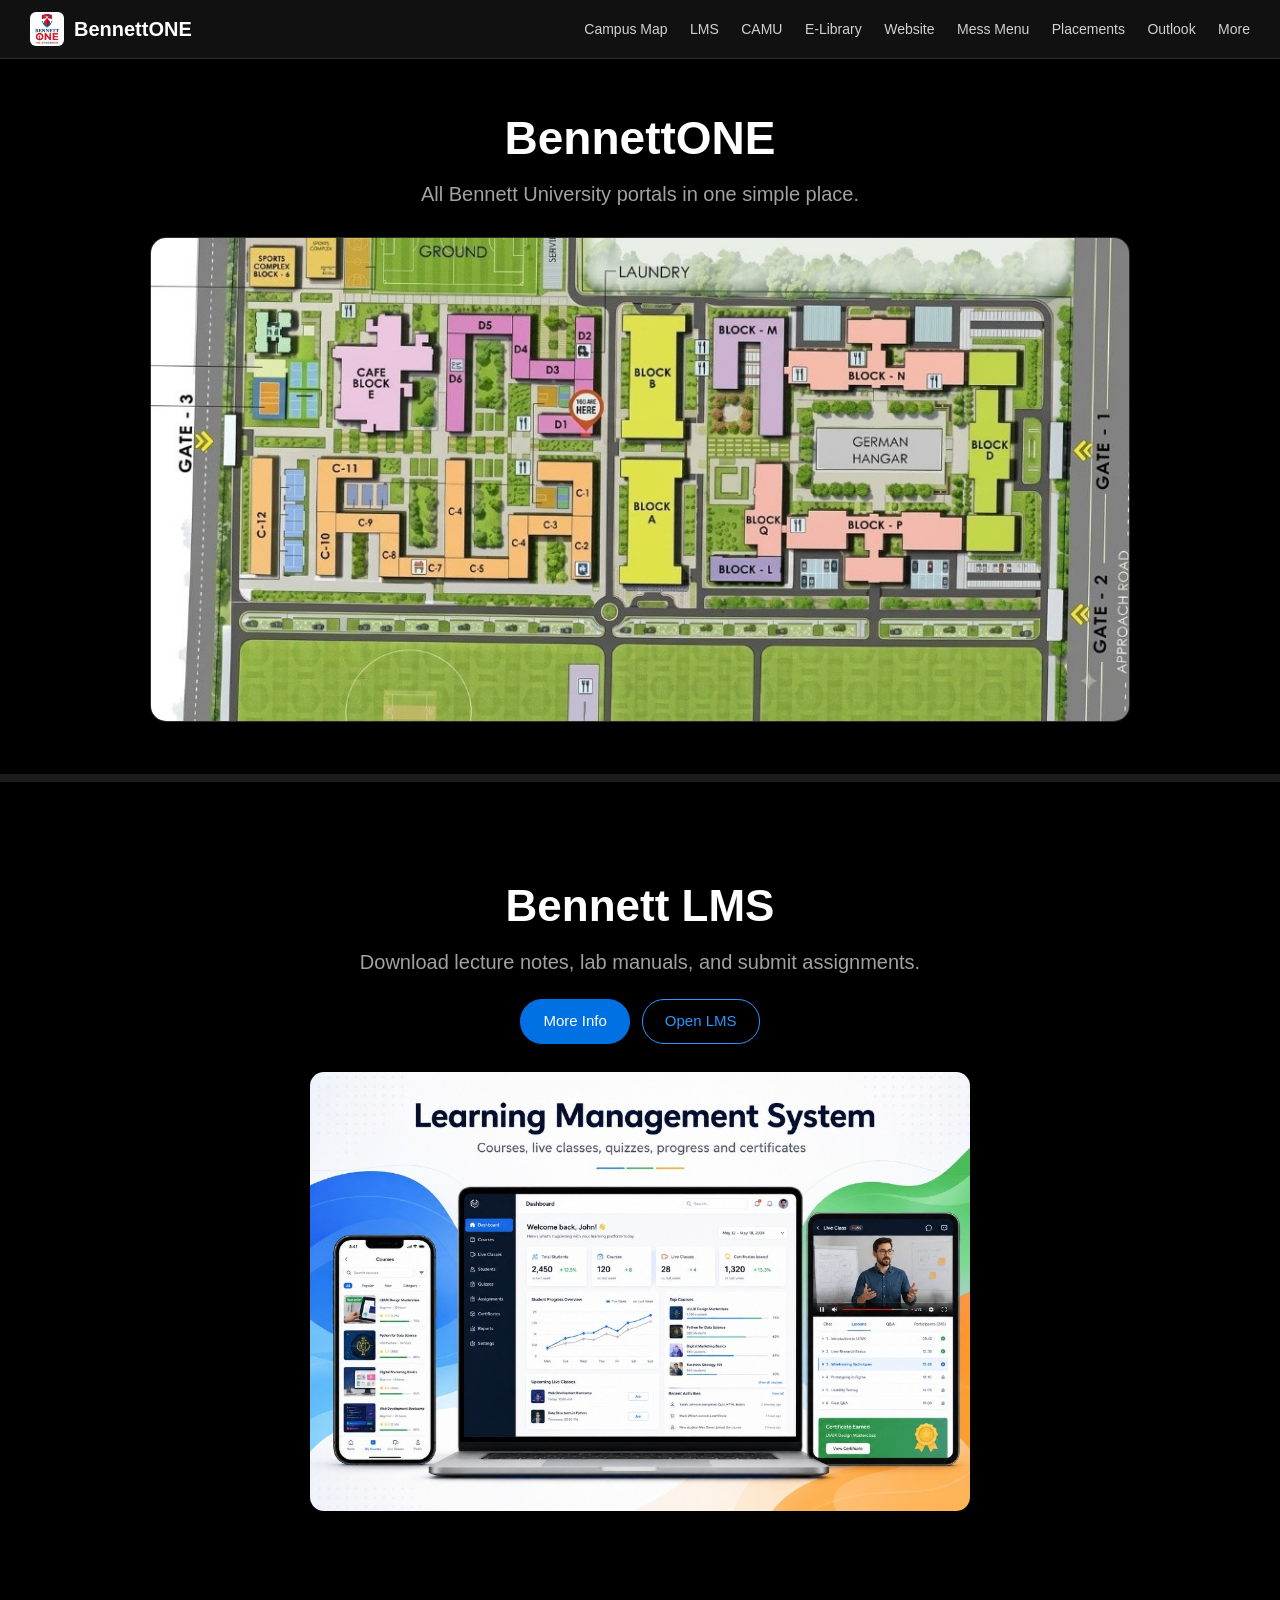
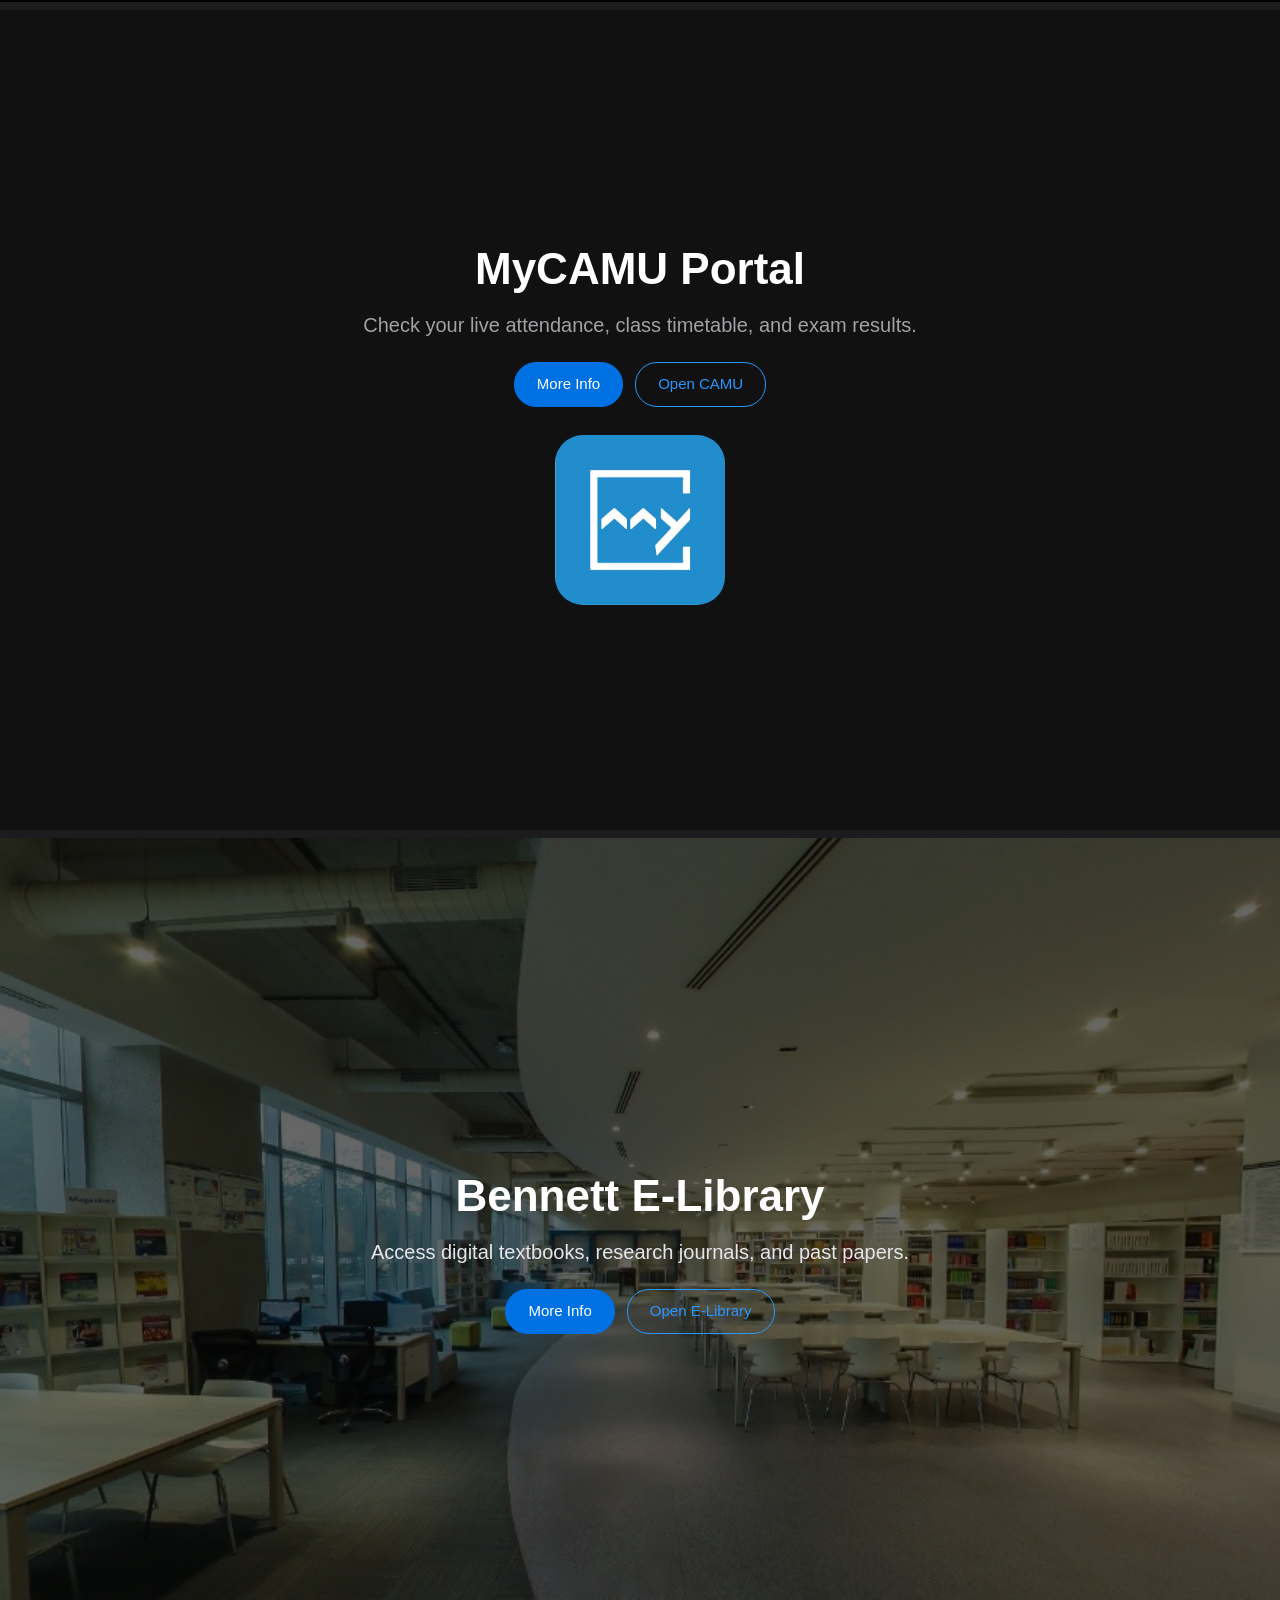
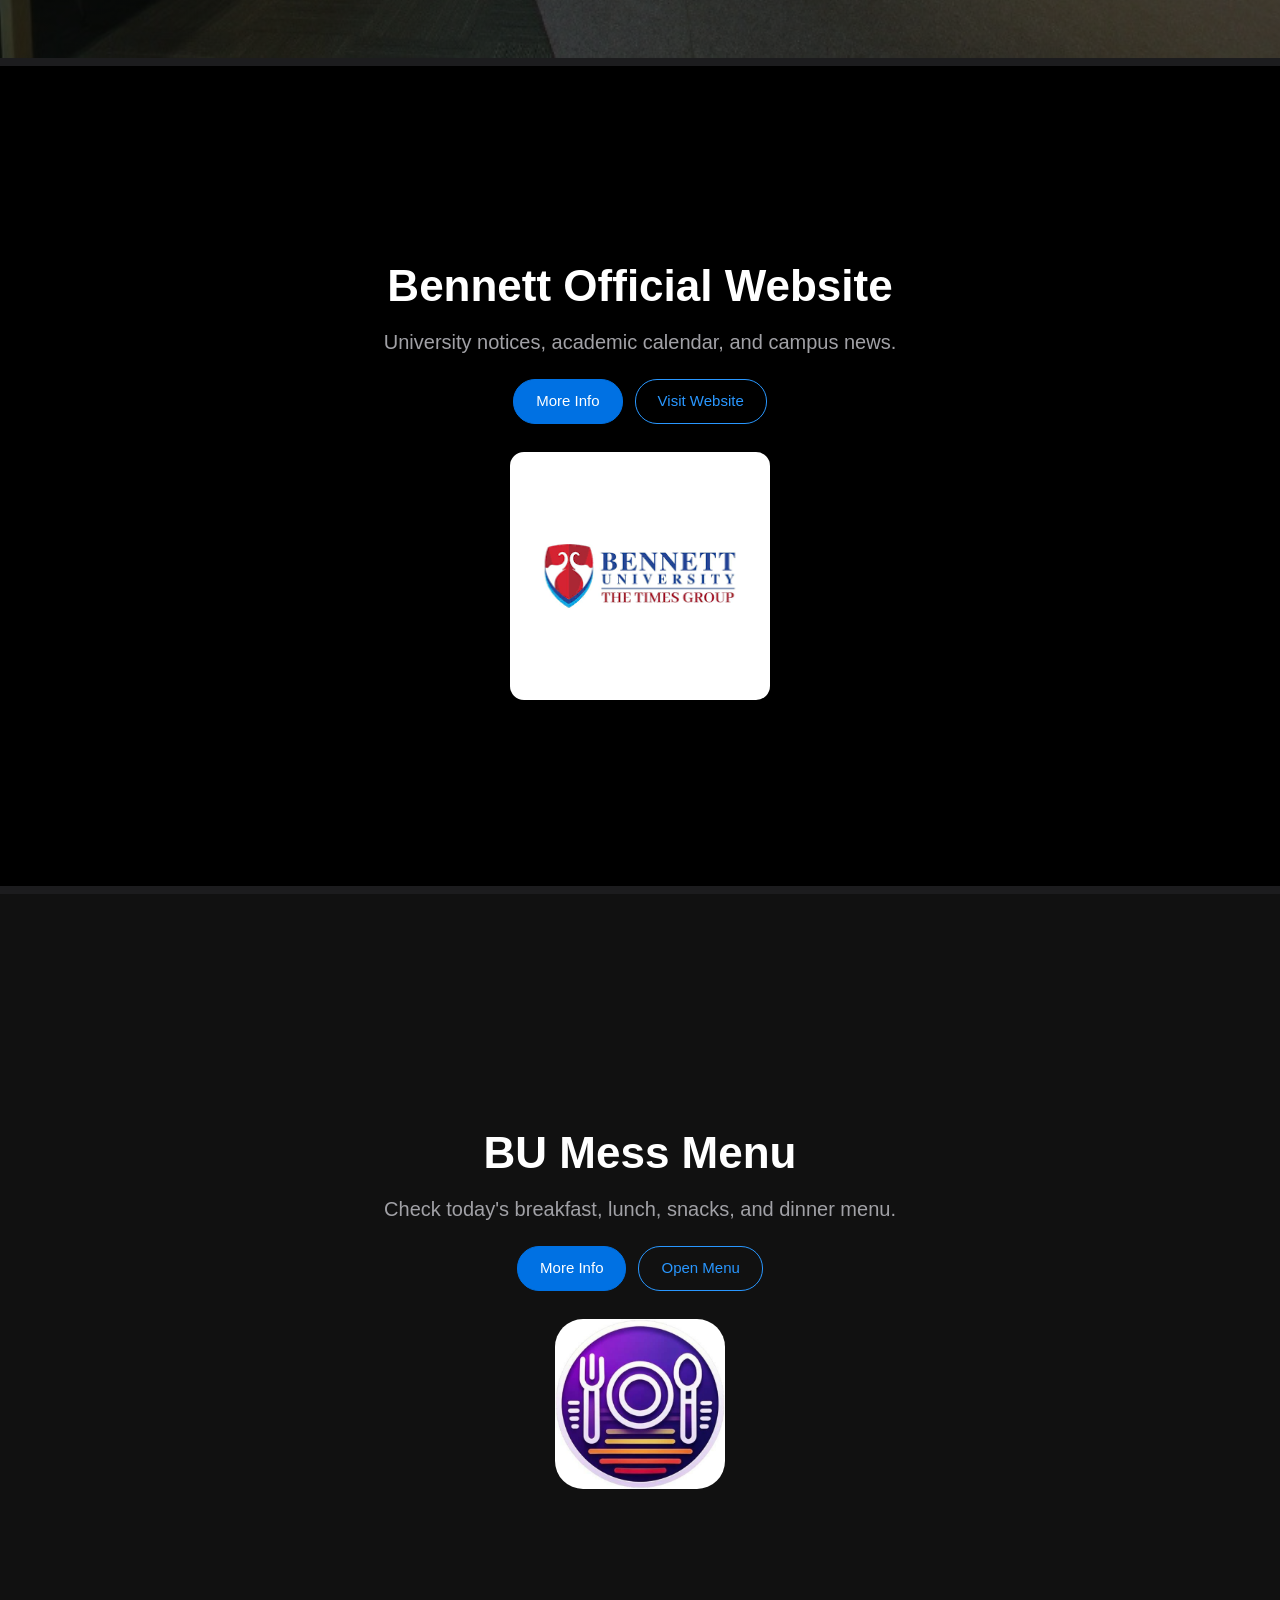
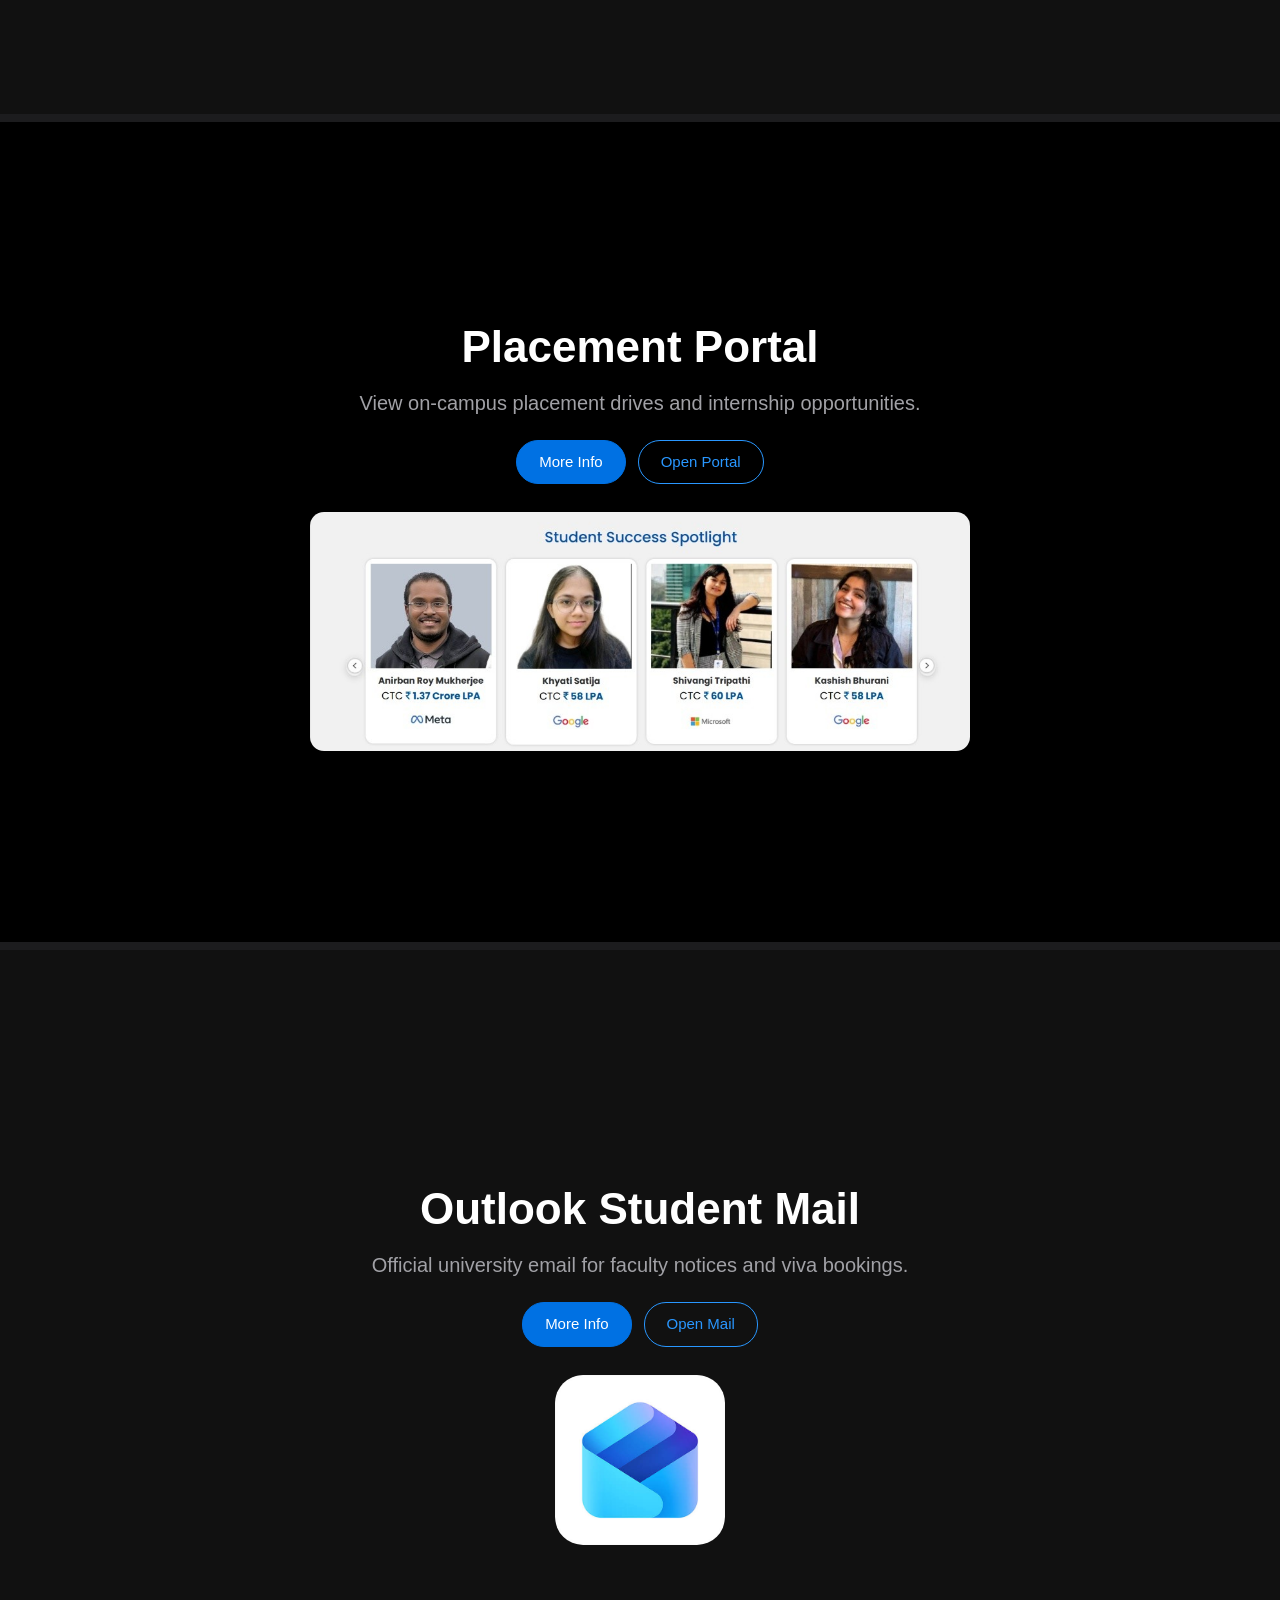
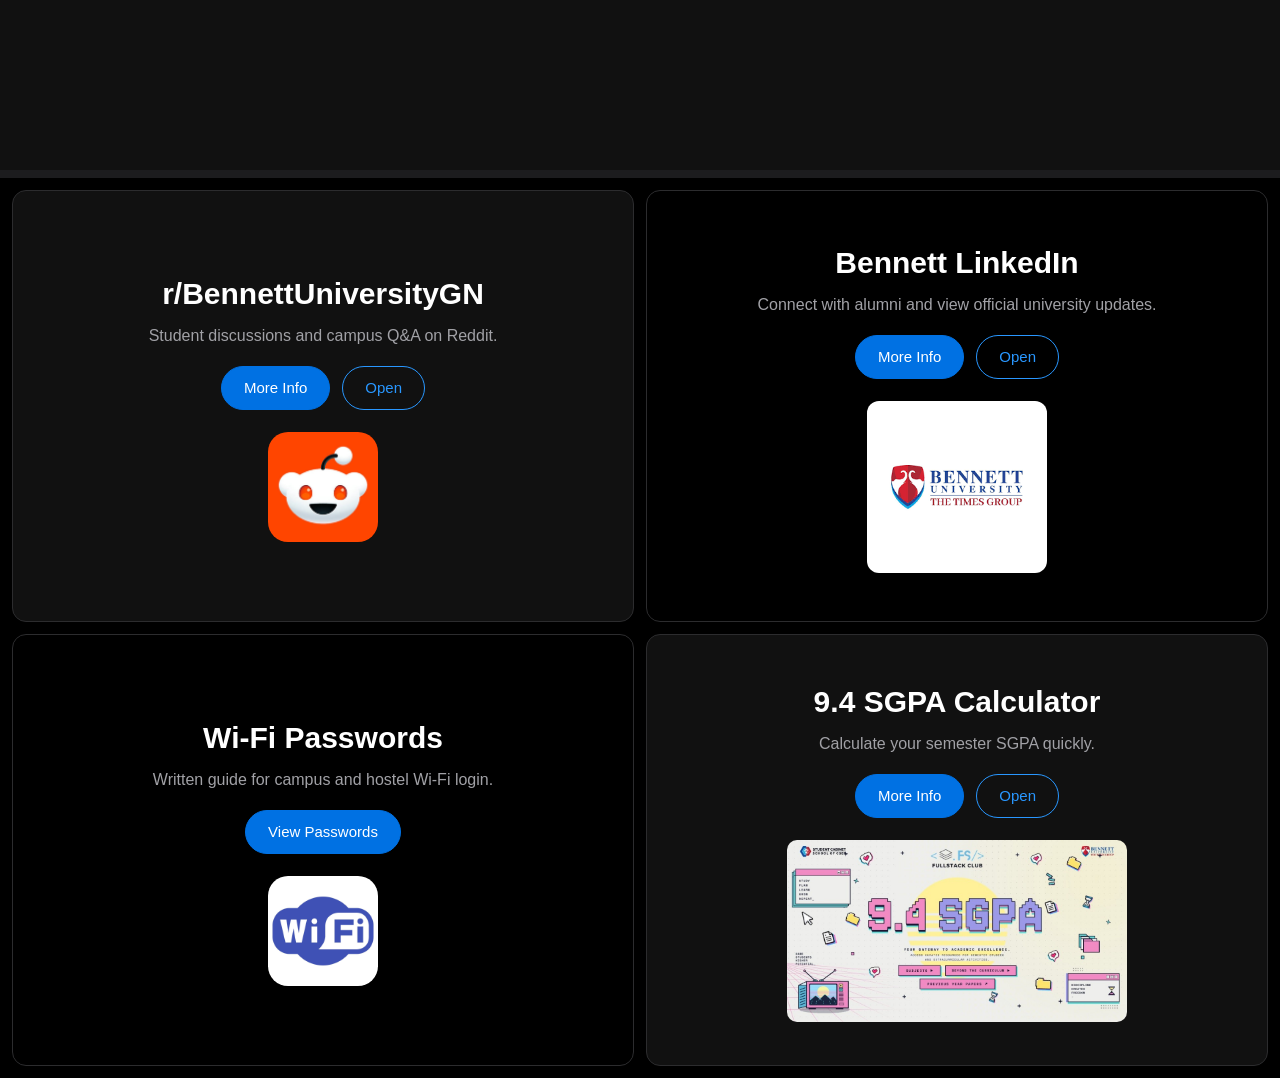
==== index.html @ 2c87f46b "Add BennettONE web development mini-project" ====
<!DOCTYPE html>
<html lang="en">
<head>
  <meta charset="UTF-8">
  <meta name="viewport" content="width=device-width, initial-scale=1.0">
  <title>BennettONE</title>
  <link rel="stylesheet" href="css/style.css">
</head>
<body>

  <!-- Top Navigation Bar -->
  <header class="navbar">
    <a href="index.html" class="logo">
      <img src="assets/images/bennettone-logo.png" alt="BennettONE Logo" class="nav-logo-img">
      <span>BennettONE</span>
    </a>
    <nav>
      <a href="#map">Campus Map</a>
      <a href="#lms">LMS</a>
      <a href="#camu">CAMU</a>
      <a href="#elibrary">E-Library</a>
      <a href="#website">Website</a>
      <a href="#mess">Mess Menu</a>
      <a href="#placement">Placements</a>
      <a href="#outlook">Outlook</a>
      <a href="#more">More</a>
    </nav>
  </header>

  <main>
    <!-- Campus Map Hero at Top -->
    <section id="map" class="map-section">
      <h1>BennettONE</h1>
      <p>All Bennett University portals in one simple place.</p>
      <img src="assets/images/campus-map.jpg" alt="Bennett University Campus Map" class="campus-map">
    </section>

    <!-- Full-Screen Hero Sections for Main Portals -->
    <section id="lms" class="hero-box dark-bg">
      <h2>Bennett LMS</h2>
      <p>Download lecture notes, lab manuals, and submit assignments.</p>
      <div class="btn-group">
        <a href="lms.html" class="btn blue-btn">More Info</a>
        <a href="https://lms.bennett.edu.in/my/" target="_blank" class="btn border-btn">Open LMS</a>
      </div>
      <img src="assets/images/lms.jpg" alt="Bennett LMS" class="hero-banner">
    </section>

    <section id="camu" class="hero-box charcoal-bg">
      <h2>MyCAMU Portal</h2>
      <p>Check your live attendance, class timetable, and exam results.</p>
      <div class="btn-group">
        <a href="camu.html" class="btn blue-btn">More Info</a>
        <a href="https://student.bennetterp.camu.in/v2/" target="_blank" class="btn border-btn">Open CAMU</a>
      </div>
      <img src="assets/images/camu.png" alt="MyCAMU Logo" class="hero-icon">
    </section>

    <!-- E-Library with Full-Section Spread Background Image -->
    <section id="elibrary" class="hero-box bg-elibrary">
      <h2>Bennett E-Library</h2>
      <p>Access digital textbooks, research journals, and past papers.</p>
      <div class="btn-group">
        <a href="elibrary.html" class="btn blue-btn">More Info</a>
        <a href="https://library.bennett.edu.in/" target="_blank" class="btn border-btn">Open E-Library</a>
      </div>
    </section>

    <section id="website" class="hero-box dark-bg">
      <h2>Bennett Official Website</h2>
      <p>University notices, academic calendar, and campus news.</p>
      <div class="btn-group">
        <a href="website.html" class="btn blue-btn">More Info</a>
        <a href="https://www.bennett.edu.in/" target="_blank" class="btn border-btn">Visit Website</a>
      </div>
      <img src="assets/images/bennett-logo.png" alt="Bennett University Logo" class="hero-logo">
    </section>

    <section id="mess" class="hero-box charcoal-bg">
      <h2>BU Mess Menu</h2>
      <p>Check today's breakfast, lunch, snacks, and dinner menu.</p>
      <div class="btn-group">
        <a href="mess.html" class="btn blue-btn">More Info</a>
        <a href="https://messmenu.me/bu" target="_blank" class="btn border-btn">Open Menu</a>
      </div>
      <img src="assets/images/mess.jpg" alt="BU Mess Menu Icon" class="hero-icon">
    </section>

    <section id="placement" class="hero-box dark-bg">
      <h2>Placement Portal</h2>
      <p>View on-campus placement drives and internship opportunities.</p>
      <div class="btn-group">
        <a href="placement.html" class="btn blue-btn">More Info</a>
        <a href="https://bennett-oncampusplacement.vercel.app/" target="_blank" class="btn border-btn">Open Portal</a>
      </div>
      <img src="assets/images/placement.jpg" alt="Bennett Placement Spotlight" class="hero-banner">
    </section>

    <section id="outlook" class="hero-box charcoal-bg">
      <h2>Outlook Student Mail</h2>
      <p>Official university email for faculty notices and viva bookings.</p>
      <div class="btn-group">
        <a href="outlook.html" class="btn blue-btn">More Info</a>
        <a href="https://outlook.cloud.microsoft/mail/" target="_blank" class="btn border-btn">Open Mail</a>
      </div>
      <img src="assets/images/outlook.png" alt="Microsoft Outlook Icon" class="hero-icon">
    </section>

    <!-- 4-Block Grid for Secondary Links -->
    <section id="more" class="four-grid">

      <div class="small-box charcoal-bg">
        <h3>r/BennettUniversityGN</h3>
        <p>Student discussions and campus Q&amp;A on Reddit.</p>
        <div class="btn-group">
          <a href="subreddit.html" class="btn blue-btn">More Info</a>
          <a href="https://www.reddit.com/r/BennettUniversityGN/" target="_blank" class="btn border-btn">Open</a>
        </div>
        <img src="assets/images/reddit.png" alt="Reddit Icon" class="grid-icon">
      </div>

      <div class="small-box dark-bg">
        <h3>Bennett LinkedIn</h3>
        <p>Connect with alumni and view official university updates.</p>
        <div class="btn-group">
          <a href="linkedin.html" class="btn blue-btn">More Info</a>
          <a href="https://www.linkedin.com/school/bennett-university/home/" target="_blank" class="btn border-btn">Open</a>
        </div>
        <img src="assets/images/bennett-logo.png" alt="Bennett University LinkedIn" class="grid-logo">
      </div>

      <div class="small-box dark-bg">
        <h3>Wi-Fi Passwords</h3>
        <p>Written guide for campus and hostel Wi-Fi login.</p>
        <div class="btn-group">
          <a href="wifi.html" class="btn blue-btn">View Passwords</a>
        </div>
        <img src="assets/images/wifi.jpg" alt="Campus Wi-Fi" class="grid-icon">
      </div>

      <div class="small-box charcoal-bg">
        <h3>9.4 SGPA Calculator</h3>
        <p>Calculate your semester SGPA quickly.</p>
        <div class="btn-group">
          <a href="sgpa.html" class="btn blue-btn">More Info</a>
          <a href="https://94sgpa.vercel.app/" target="_blank" class="btn border-btn">Open</a>
        </div>
        <img src="assets/images/sgpa.jpg" alt="9.4 SGPA Banner" class="grid-banner">
      </div>

    </section>
  </main>

  <script src="js/script.js"></script>
</body>
</html>
---- css/style.css ----
/* Basic Reset */
* {
  margin: 0;
  padding: 0;
  box-sizing: border-box;
}

html {
  scroll-behavior: smooth;
}

body {
  font-family: -apple-system, BlinkMacSystemFont, "Segoe UI", Roboto, Helvetica, Arial, sans-serif;
  color: #f5f5f7;
  background-color: #000000;
  line-height: 1.5;
}

/* Top Navigation Bar */
.navbar {
  background-color: #111111;
  border-bottom: 1px solid #2c2c2e;
  padding: 12px 30px;
  display: flex;
  justify-content: space-between;
  align-items: center;
  position: sticky;
  top: 0;
  z-index: 10;
}

.logo {
  display: flex;
  align-items: center;
  gap: 10px;
  font-size: 20px;
  font-weight: 700;
  color: #ffffff;
  text-decoration: none;
}

.nav-logo-img {
  width: 34px;
  height: 34px;
  object-fit: contain;
  border-radius: 6px;
}

.navbar nav a {
  margin-left: 18px;
  text-decoration: none;
  color: #d1d1d6;
  font-size: 14px;
}

.navbar nav a:hover {
  color: #2997ff;
}

/* Campus Map Section at Top */
.map-section {
  background-color: #000000;
  text-align: center;
  padding: 45px 20px;
  border-bottom: 8px solid #1c1c1e;
}

.map-section h1 {
  font-size: 46px;
  font-weight: 700;
  color: #ffffff;
  margin-bottom: 6px;
}

.map-section p {
  font-size: 20px;
  color: #a1a1a6;
  margin-bottom: 28px;
}

.campus-map {
  width: 92%;
  max-width: 980px;
  border-radius: 16px;
  border: 1px solid #2c2c2e;
}

/* Full-Page Hero Sections */
.hero-box {
  min-height: 92vh;
  display: flex;
  flex-direction: column;
  justify-content: center;
  align-items: center;
  text-align: center;
  padding: 50px 20px;
  border-bottom: 8px solid #1c1c1e;
}

.hero-box h2 {
  font-size: 44px;
  font-weight: 700;
  color: #ffffff;
  margin-bottom: 8px;
}

.hero-box p {
  font-size: 20px;
  color: #a1a1a6;
  max-width: 620px;
  margin-bottom: 22px;
}

/* Dark Background Shades */
.dark-bg {
  background-color: #000000;
}

.charcoal-bg {
  background-color: #111111;
}

/* Full-Section Spread Background Image for E-Library */
.bg-elibrary {
  background-image: linear-gradient(rgba(0, 0, 0, 0.6), rgba(0, 0, 0, 0.6)), url("../assets/images/elibrary.jpg");
  background-size: cover;
  background-position: center;
  background-repeat: no-repeat;
}

.bg-elibrary p {
  color: #e5e5ea;
}

/* Centered Image Sizes Inside Hero Sections */
.hero-banner {
  width: 90%;
  max-width: 660px;
  margin-top: 28px;
  border-radius: 14px;
}

.hero-icon {
  width: 170px;
  height: 170px;
  object-fit: contain;
  margin-top: 28px;
  border-radius: 28px;
}

.hero-logo {
  width: 260px;
  margin-top: 28px;
  background-color: #ffffff;
  padding: 14px 20px;
  border-radius: 14px;
}

/* Uniform Pill Buttons */
.btn-group {
  display: flex;
  gap: 12px;
  justify-content: center;
  flex-wrap: wrap;
}

.btn {
  padding: 10px 22px;
  border-radius: 22px;
  text-decoration: none;
  font-size: 15px;
  cursor: pointer;
}

.blue-btn {
  background-color: #0071e3;
  color: #ffffff;
  border: 1px solid #0071e3;
}

.border-btn {
  background-color: transparent;
  color: #2997ff;
  border: 1px solid #2997ff;
}

/* 4-Block Grid Section */
.four-grid {
  display: grid;
  grid-template-columns: 1fr 1fr;
  gap: 12px;
  padding: 12px;
  background-color: #000000;
}

.small-box {
  min-height: 48vh;
  border: 1px solid #2c2c2e;
  border-radius: 14px;
  display: flex;
  flex-direction: column;
  justify-content: center;
  align-items: center;
  text-align: center;
  padding: 36px 20px;
}

.small-box h3 {
  font-size: 30px;
  font-weight: 700;
  color: #ffffff;
  margin-bottom: 8px;
}

.small-box p {
  font-size: 16px;
  color: #a1a1a6;
  margin-bottom: 18px;
}

.grid-icon {
  width: 110px;
  height: 110px;
  object-fit: contain;
  margin-top: 22px;
  border-radius: 20px;
}

.grid-logo {
  width: 180px;
  margin-top: 22px;
  background-color: #ffffff;
  padding: 10px 14px;
  border-radius: 12px;
}

.grid-banner {
  width: 85%;
  max-width: 340px;
  margin-top: 22px;
  border-radius: 10px;
}

/* Individual Info Pages */
.info-page {
  min-height: 90vh;
  background-color: #000000;
  display: flex;
  justify-content: center;
  align-items: center;
  padding: 30px 20px;
}

.info-card {
  background-color: #111111;
  border: 1px solid #2c2c2e;
  border-radius: 16px;
  padding: 36px;
  max-width: 650px;
  width: 100%;
  text-align: center;
}

.info-img {
  max-width: 240px;
  max-height: 150px;
  object-fit: contain;
  margin-bottom: 18px;
  border-radius: 12px;
  background-color: #ffffff;
  padding: 8px;
}

.info-card h1 {
  font-size: 32px;
  color: #ffffff;
  margin-bottom: 12px;
}

.info-card p {
  font-size: 17px;
  color: #d1d1d6;
  margin-bottom: 22px;
}

.wifi-details {
  text-align: left;
  background-color: #1c1c1e;
  padding: 18px;
  border-radius: 10px;
  margin-bottom: 22px;
}

.wifi-details p {
  font-size: 15px;
  color: #e5e5ea;
  margin-bottom: 10px;
}

/* Mobile Responsive */
@media (max-width: 768px) {
  .navbar {
    flex-direction: column;
    gap: 10px;
  }

  .four-grid {
    grid-template-columns: 1fr;
  }

  .hero-box h2 {
    font-size: 32px;
  }
}
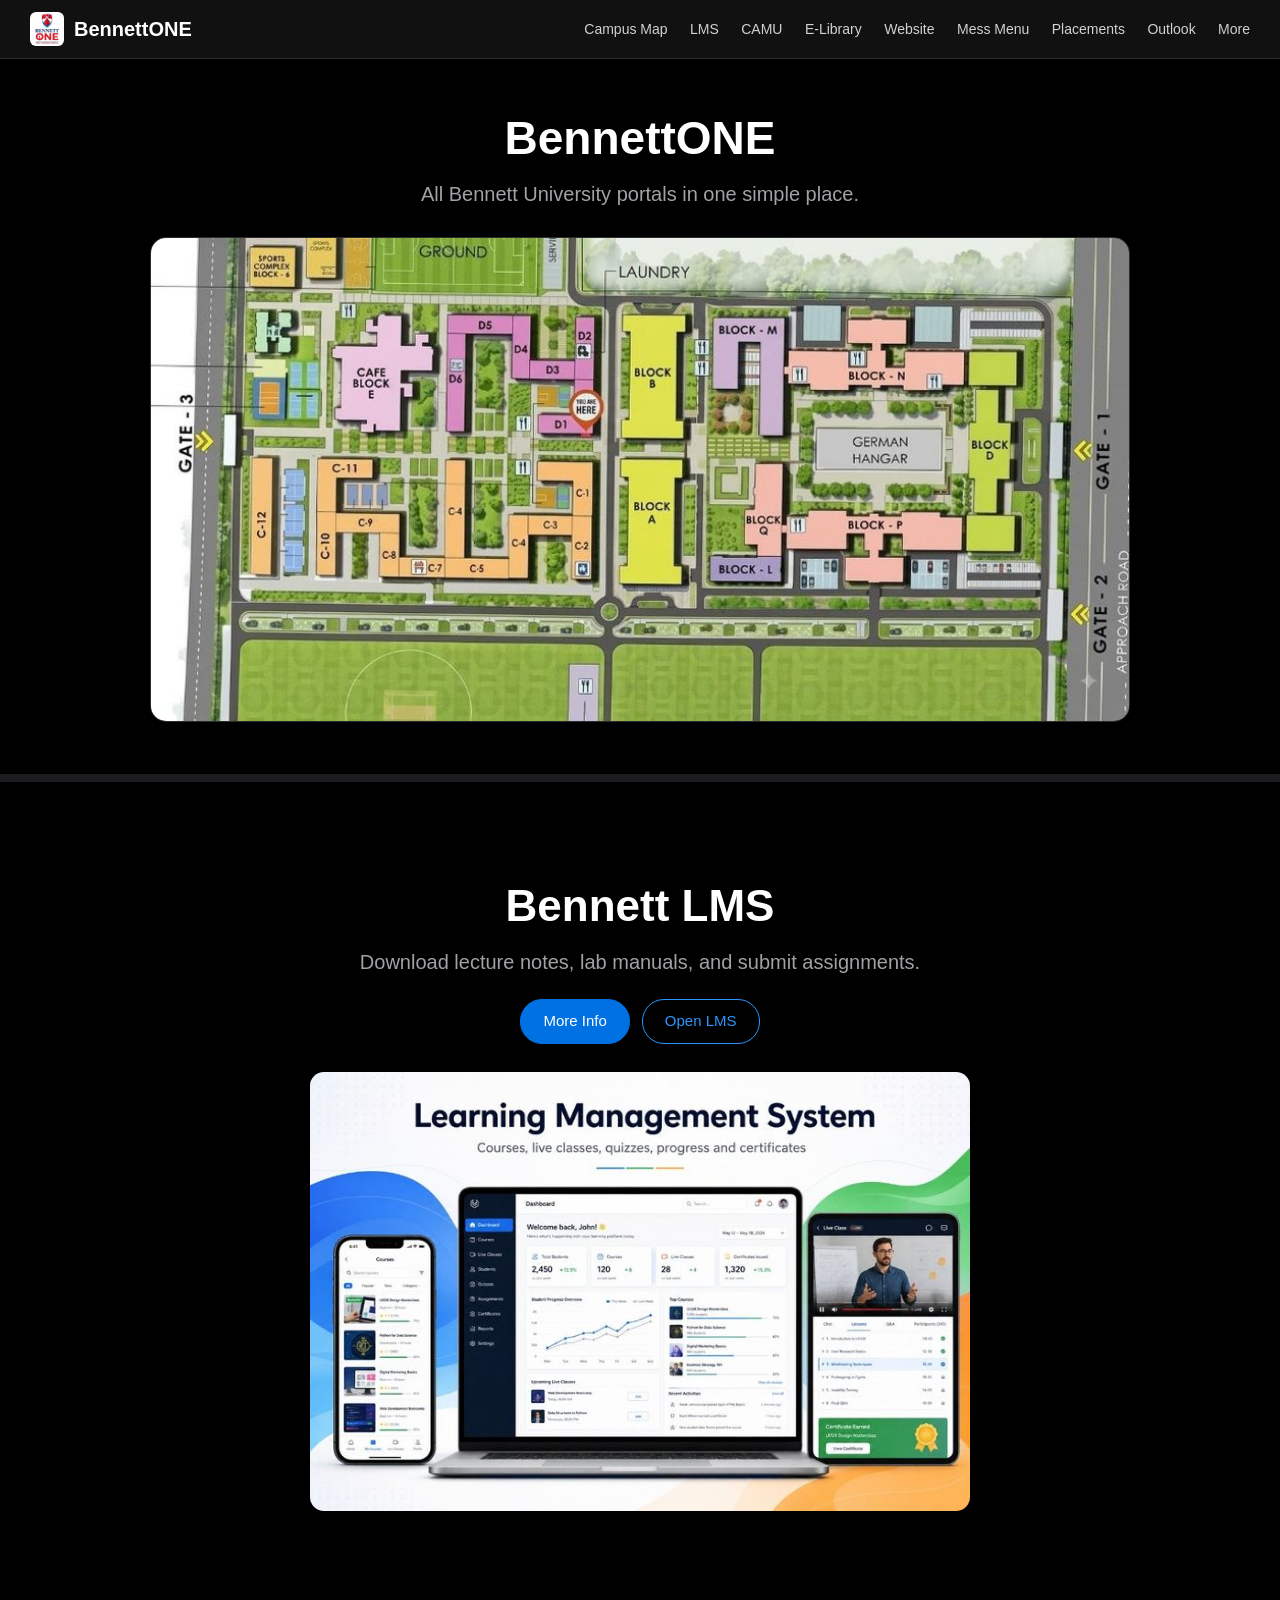
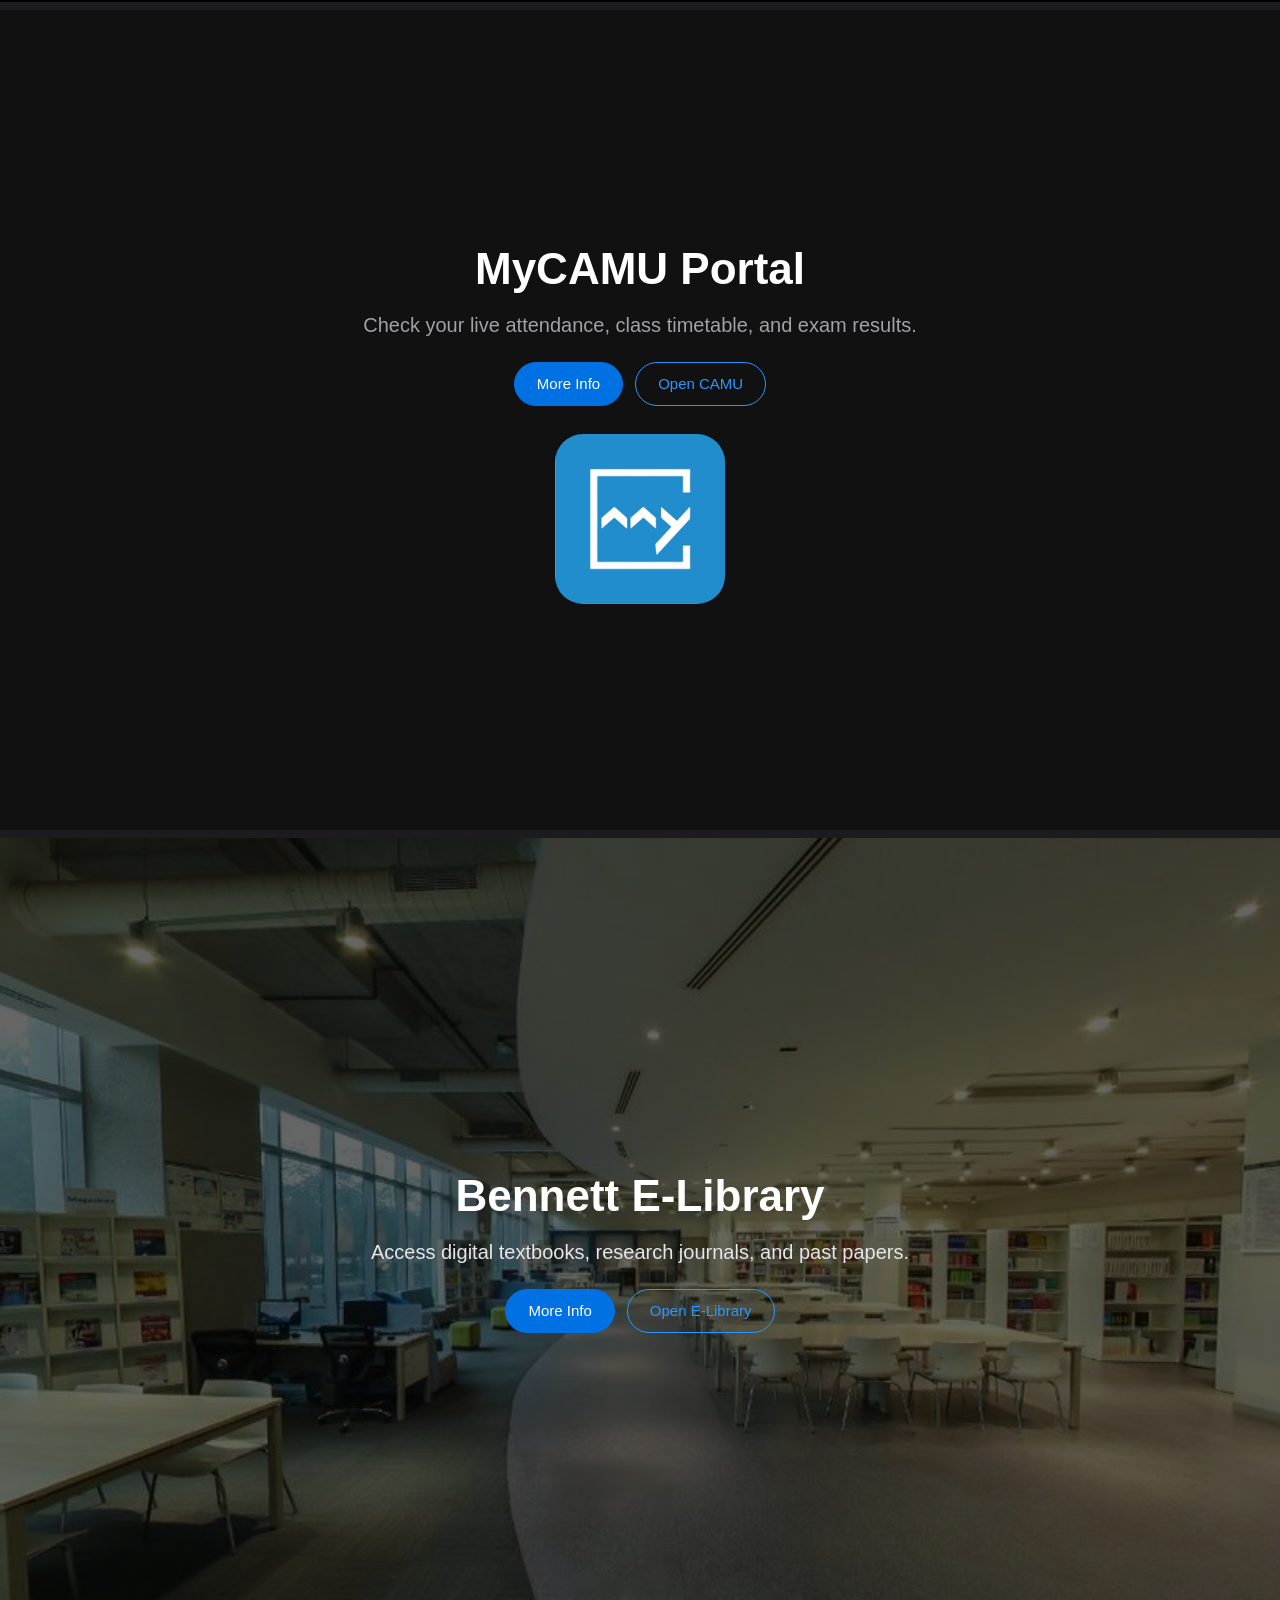
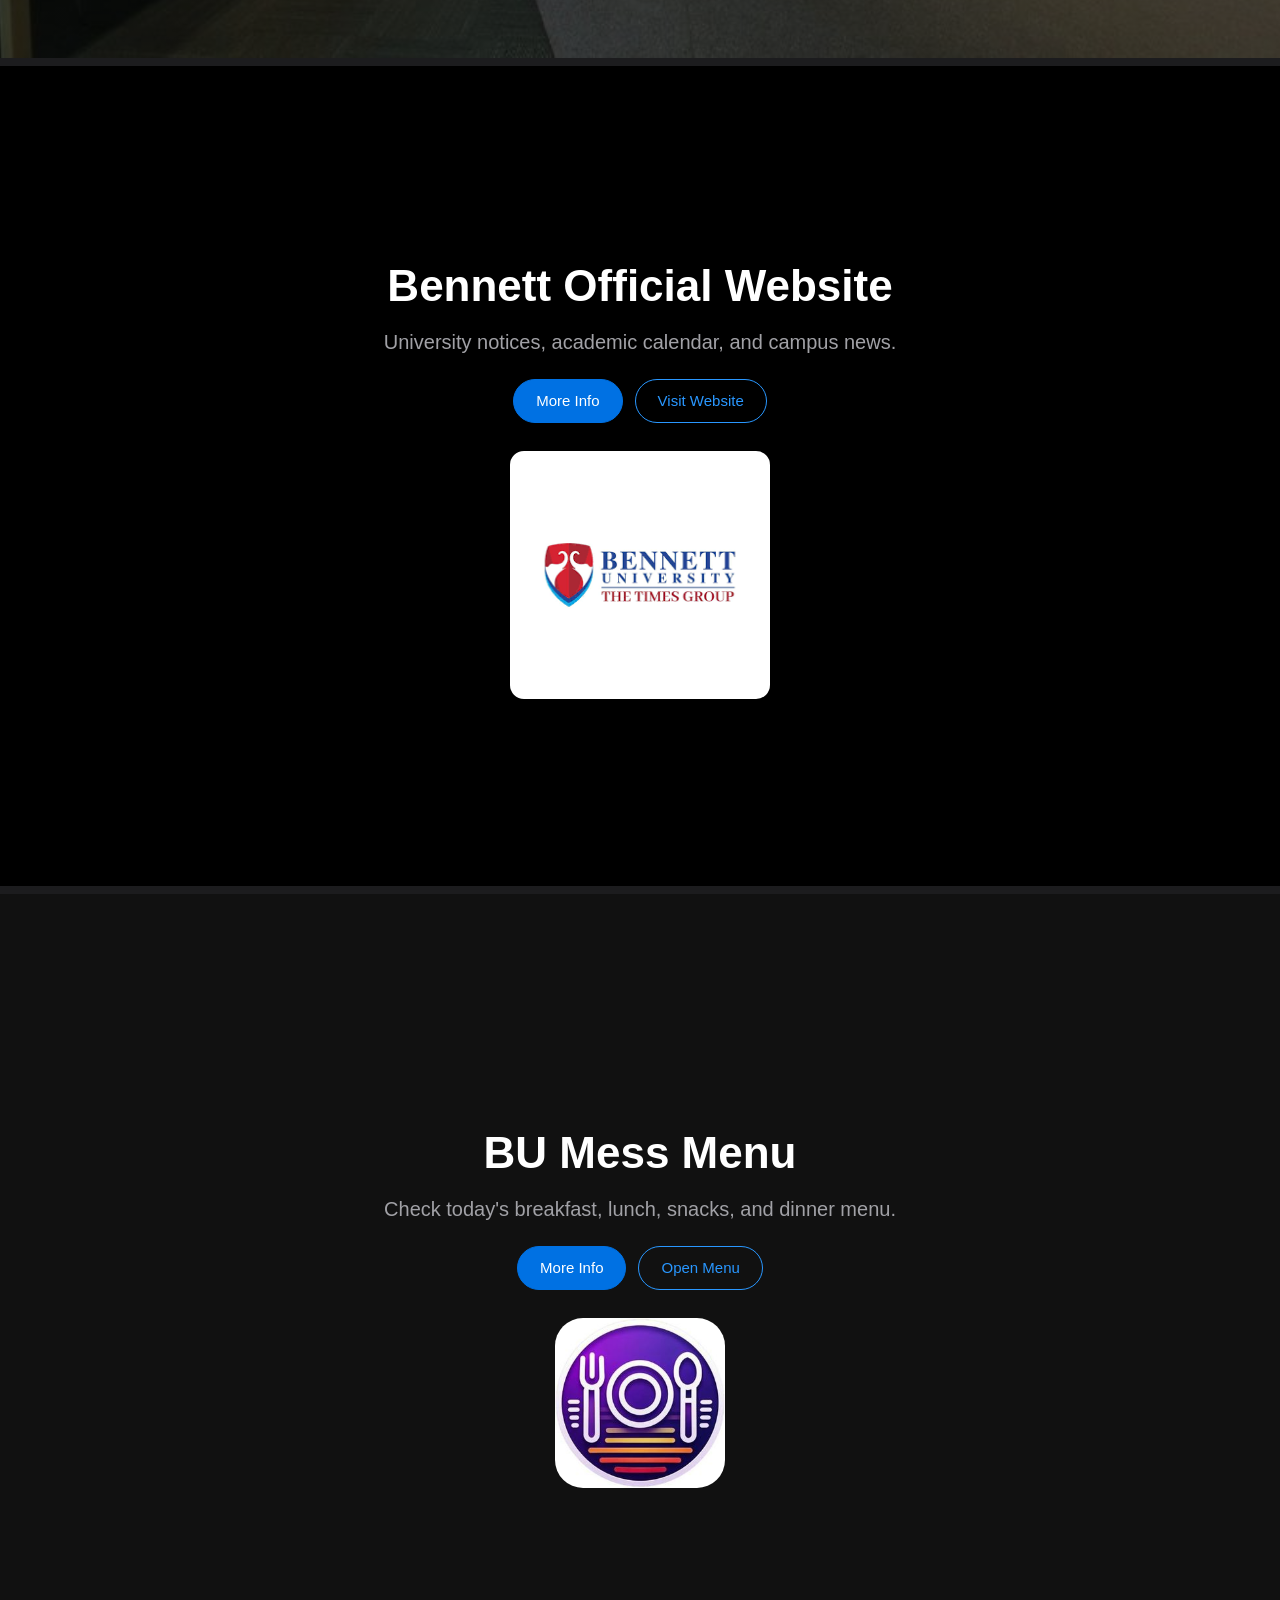
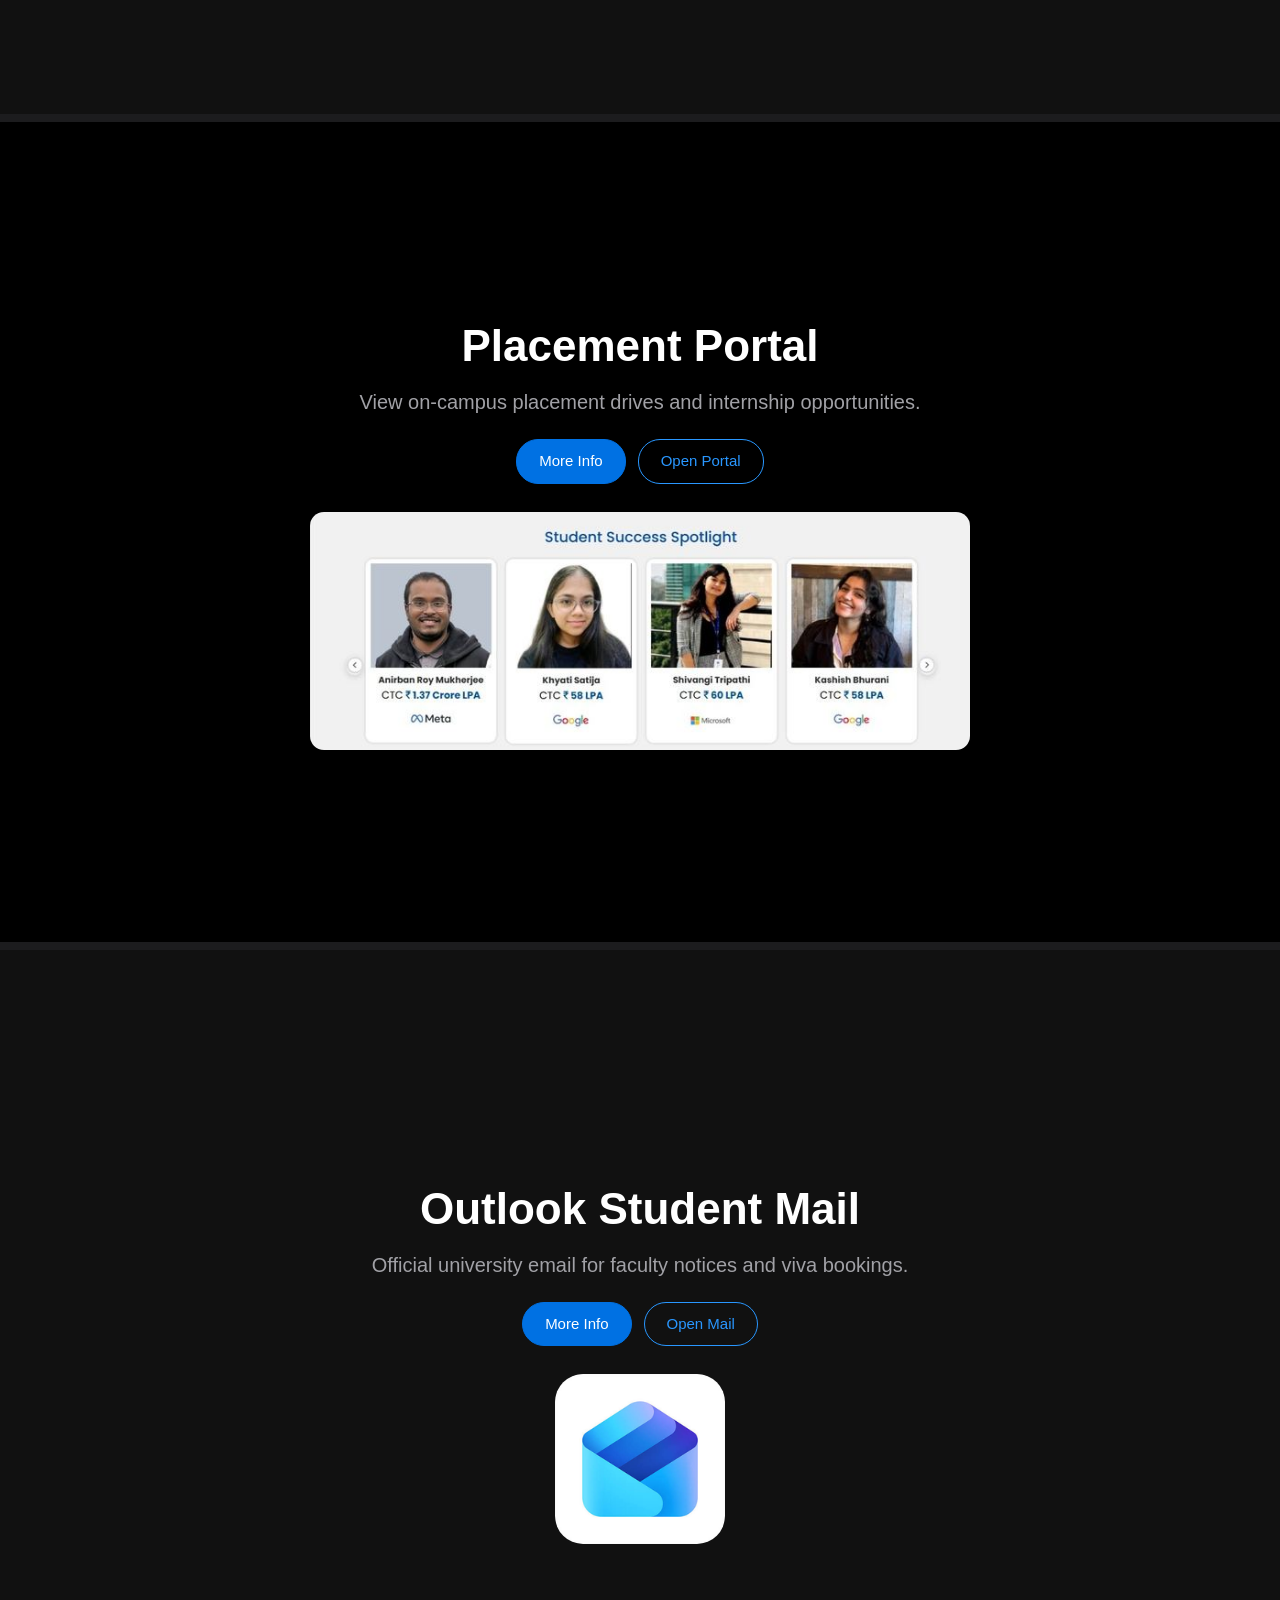
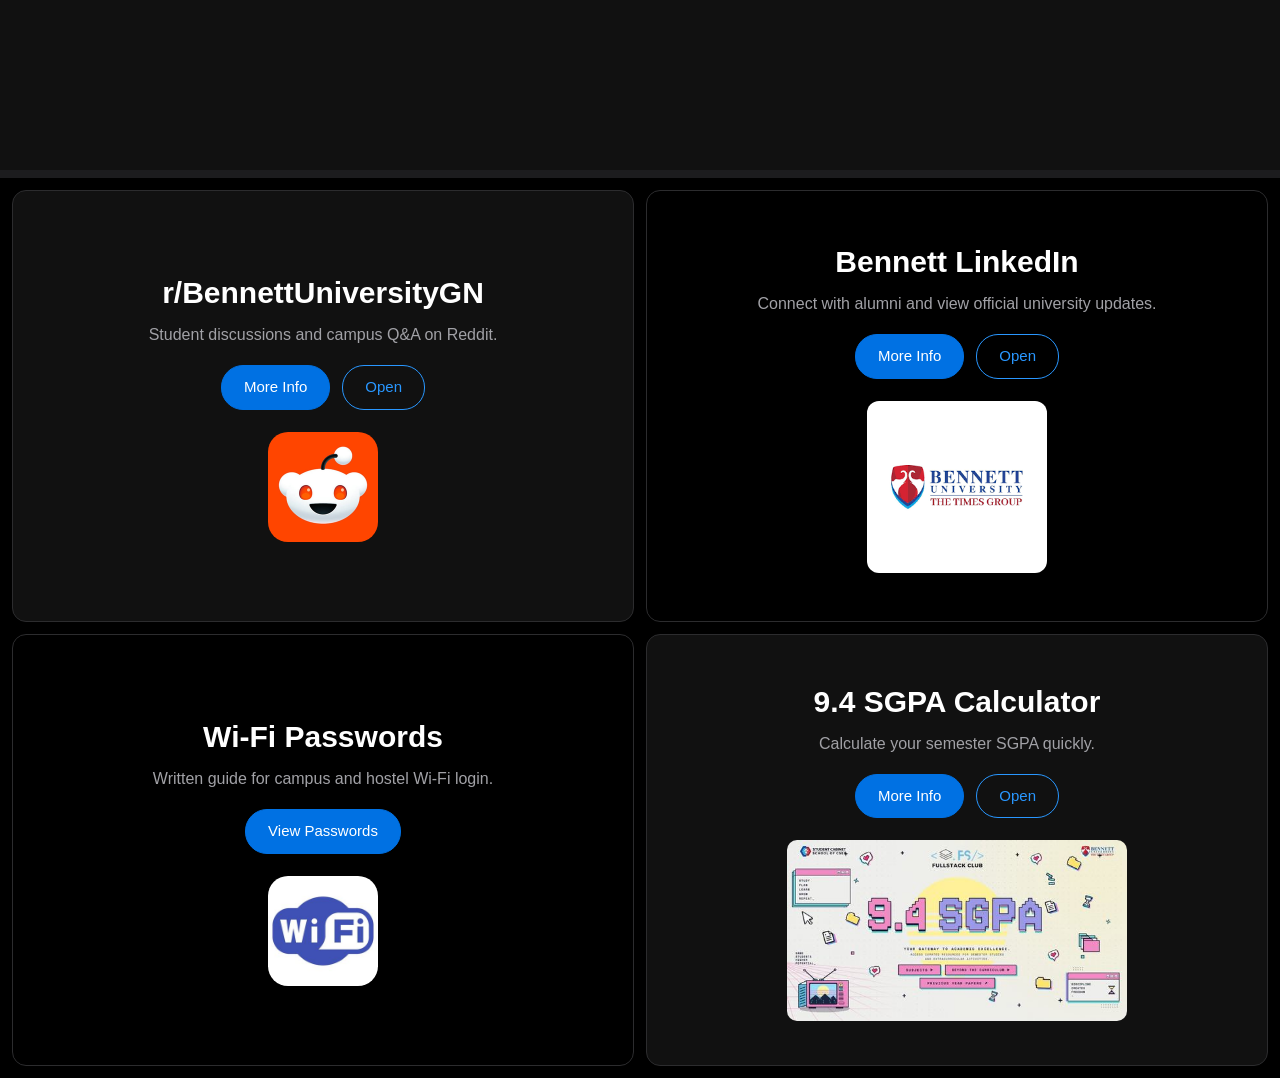
==== commit ecd3e5c1: "Optimize images and add lazy loading for faster page load" ====
--- a/index.html
+++ b/index.html
@@ -43,7 +43,7 @@
         <a href="lms.html" class="btn blue-btn">More Info</a>
         <a href="https://lms.bennett.edu.in/my/" target="_blank" class="btn border-btn">Open LMS</a>
       </div>
-      <img src="assets/images/lms.jpg" alt="Bennett LMS" class="hero-banner">
+      <img src="assets/images/lms.jpg" alt="Bennett LMS" class="hero-banner" loading="lazy">
     </section>
 
     <section id="camu" class="hero-box charcoal-bg">
@@ -53,7 +53,7 @@
         <a href="camu.html" class="btn blue-btn">More Info</a>
         <a href="https://student.bennetterp.camu.in/v2/" target="_blank" class="btn border-btn">Open CAMU</a>
       </div>
-      <img src="assets/images/camu.png" alt="MyCAMU Logo" class="hero-icon">
+      <img src="assets/images/camu.png" alt="MyCAMU Logo" class="hero-icon" loading="lazy">
     </section>
 
     <!-- E-Library with Full-Section Spread Background Image -->
@@ -73,7 +73,7 @@
         <a href="website.html" class="btn blue-btn">More Info</a>
         <a href="https://www.bennett.edu.in/" target="_blank" class="btn border-btn">Visit Website</a>
       </div>
-      <img src="assets/images/bennett-logo.png" alt="Bennett University Logo" class="hero-logo">
+      <img src="assets/images/bennett-logo.png" alt="Bennett University Logo" class="hero-logo" loading="lazy">
     </section>
 
     <section id="mess" class="hero-box charcoal-bg">
@@ -83,7 +83,7 @@
         <a href="mess.html" class="btn blue-btn">More Info</a>
         <a href="https://messmenu.me/bu" target="_blank" class="btn border-btn">Open Menu</a>
       </div>
-      <img src="assets/images/mess.jpg" alt="BU Mess Menu Icon" class="hero-icon">
+      <img src="assets/images/mess.jpg" alt="BU Mess Menu Icon" class="hero-icon" loading="lazy">
     </section>
 
     <section id="placement" class="hero-box dark-bg">
@@ -93,7 +93,7 @@
         <a href="placement.html" class="btn blue-btn">More Info</a>
         <a href="https://bennett-oncampusplacement.vercel.app/" target="_blank" class="btn border-btn">Open Portal</a>
       </div>
-      <img src="assets/images/placement.jpg" alt="Bennett Placement Spotlight" class="hero-banner">
+      <img src="assets/images/placement.jpg" alt="Bennett Placement Spotlight" class="hero-banner" loading="lazy">
     </section>
 
     <section id="outlook" class="hero-box charcoal-bg">
@@ -103,7 +103,7 @@
         <a href="outlook.html" class="btn blue-btn">More Info</a>
         <a href="https://outlook.cloud.microsoft/mail/" target="_blank" class="btn border-btn">Open Mail</a>
       </div>
-      <img src="assets/images/outlook.png" alt="Microsoft Outlook Icon" class="hero-icon">
+      <img src="assets/images/outlook.png" alt="Microsoft Outlook Icon" class="hero-icon" loading="lazy">
     </section>
 
     <!-- 4-Block Grid for Secondary Links -->
@@ -116,7 +116,7 @@
           <a href="subreddit.html" class="btn blue-btn">More Info</a>
           <a href="https://www.reddit.com/r/BennettUniversityGN/" target="_blank" class="btn border-btn">Open</a>
         </div>
-        <img src="assets/images/reddit.png" alt="Reddit Icon" class="grid-icon">
+        <img src="assets/images/reddit.png" alt="Reddit Icon" class="grid-icon" loading="lazy">
       </div>
 
       <div class="small-box dark-bg">
@@ -126,7 +126,7 @@
           <a href="linkedin.html" class="btn blue-btn">More Info</a>
           <a href="https://www.linkedin.com/school/bennett-university/home/" target="_blank" class="btn border-btn">Open</a>
         </div>
-        <img src="assets/images/bennett-logo.png" alt="Bennett University LinkedIn" class="grid-logo">
+        <img src="assets/images/bennett-logo.png" alt="Bennett University LinkedIn" class="grid-logo" loading="lazy">
       </div>
 
       <div class="small-box dark-bg">
@@ -135,7 +135,7 @@
         <div class="btn-group">
           <a href="wifi.html" class="btn blue-btn">View Passwords</a>
         </div>
-        <img src="assets/images/wifi.jpg" alt="Campus Wi-Fi" class="grid-icon">
+        <img src="assets/images/wifi.jpg" alt="Campus Wi-Fi" class="grid-icon" loading="lazy">
       </div>
 
       <div class="small-box charcoal-bg">
@@ -145,7 +145,7 @@
           <a href="sgpa.html" class="btn blue-btn">More Info</a>
           <a href="https://94sgpa.vercel.app/" target="_blank" class="btn border-btn">Open</a>
         </div>
-        <img src="assets/images/sgpa.jpg" alt="9.4 SGPA Banner" class="grid-banner">
+        <img src="assets/images/sgpa.jpg" alt="9.4 SGPA Banner" class="grid-banner" loading="lazy">
       </div>
 
     </section>
